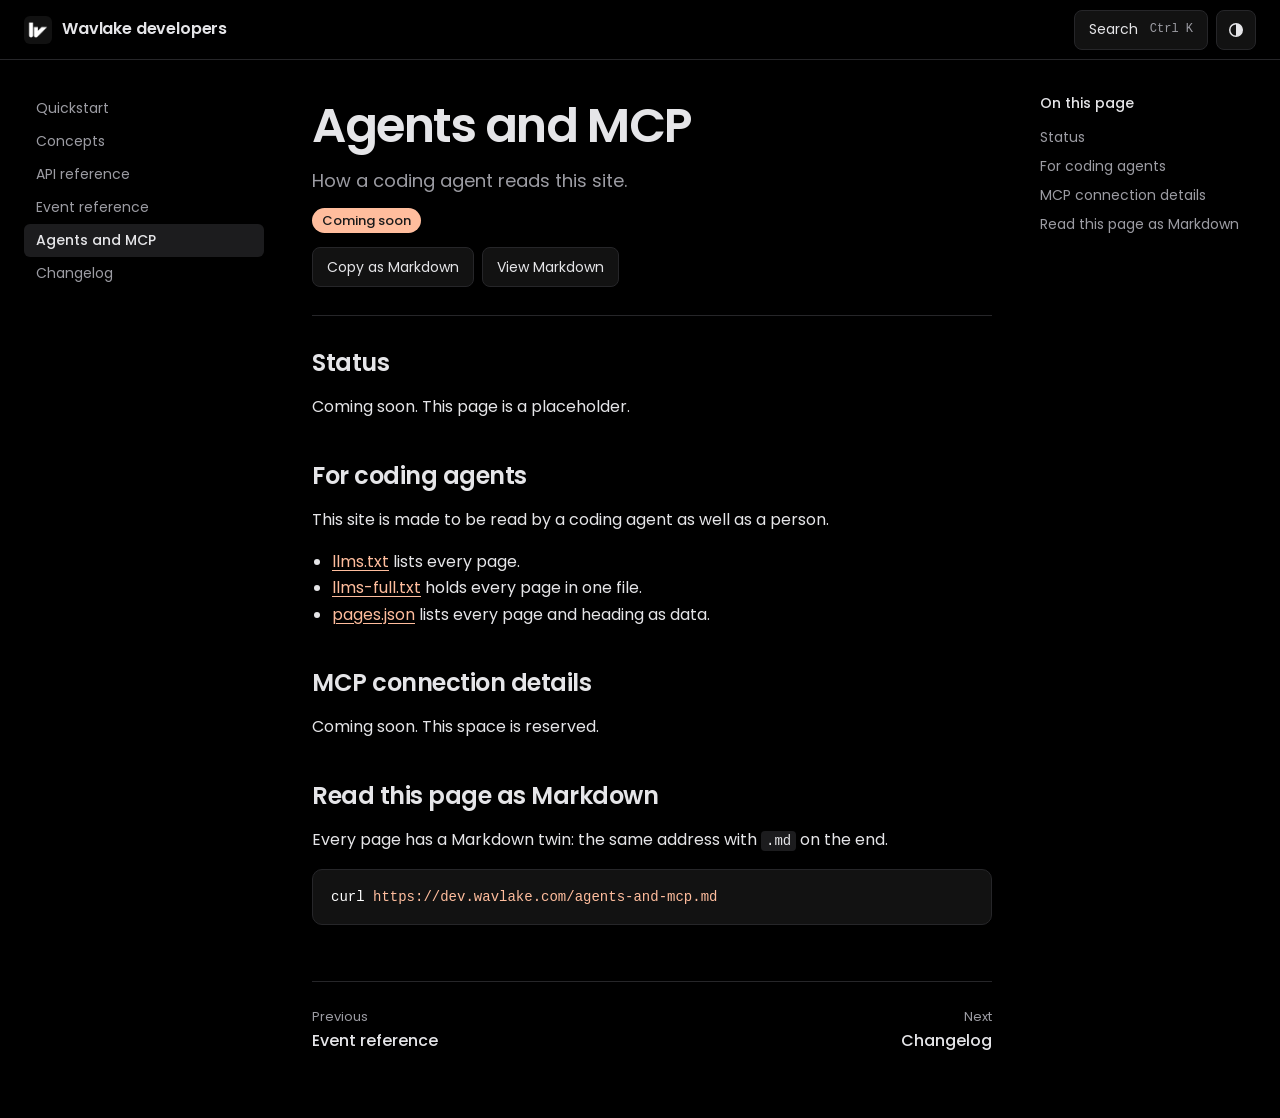
==== agents-and-mcp/index.html @ 10109e9d "Publish the developer site shell, with the old API docs at /legacy/ Built from the monorepo at dd8a4" ====
<!DOCTYPE html><html lang="en"><head><meta charset="utf-8"><meta name="viewport" content="width=device-width, initial-scale=1"><title>Agents and MCP | Wavlake developers</title><meta name="description" content="How a coding agent reads this site."><link rel="canonical" href="https://dev.wavlake.com/agents-and-mcp/"><link rel="alternate" type="text/markdown" href="/agents-and-mcp.md"><link rel="llms-txt" href="/llms.txt"><link rel="icon" href="/favicon.ico" sizes="any"><link rel="apple-touch-icon" href="/apple-touch-icon.png"><meta name="theme-color" content="#000000"><script>
      document.documentElement.classList.add('js');
      try {
        if (localStorage.getItem('wavlake-dev-theme') === 'light') {
          document.documentElement.dataset.theme = 'light';
        }
      } catch {
        /* No storage: stay on the default theme. */
      }
    </script><link rel="stylesheet" href="/_astro/Base.DoT3iGsQ.css"></head><body><a class="skip" href="#content">Skip to content</a><header class="top"><a class="brand" href="/"><img src="/wavlake-icon-128.png" alt="Wavlake" width="28" height="28"><span>Wavlake developers</span></a><div class="top-tools"><button class="search-button" type="button" popovertarget="search-panel"><span>Search</span><kbd class="js-only" data-other-hint="Ctrl K">⌘K</kbd></button><button class="theme-button js-only" type="button" aria-label="Switch to light theme" data-theme-toggle data-to-light="Switch to light theme" data-to-dark="Switch to dark theme"><svg viewBox="0 0 16 16" aria-hidden="true" focusable="false"><circle cx="8" cy="8" r="6.25" fill="none" stroke="currentColor" stroke-width="1.5"></circle><path d="M8 1.75a6.25 6.25 0 0 1 0 12.5z" fill="currentColor"></path></svg></button></div><div id="search-panel" class="search" popover role="dialog" aria-label="Search this site"><input class="search-input js-only" type="search" placeholder="Find a page" aria-label="Search this site" autocomplete="off" data-search-input><ul class="search-list"><li data-search-item="build on wavlake docs for an open protocol and signed requests, written for people and the coding agents they work with."><a href="/"><span class="search-title">Build on Wavlake</span><span class="search-summary">Docs for an open protocol and signed requests, written for people and the coding agents they work with.</span></a></li><li data-search-item="quickstart where a new developer starts."><a href="/quickstart/"><span class="search-title">Quickstart</span><span class="search-summary">Where a new developer starts.</span></a></li><li data-search-item="concepts the ideas behind the open protocol and signed requests."><a href="/concepts/"><span class="search-title">Concepts</span><span class="search-summary">The ideas behind the open protocol and signed requests.</span></a></li><li data-search-item="api reference the rest api, call by call."><a href="/api-reference/"><span class="search-title">API reference</span><span class="search-summary">The REST API, call by call.</span></a></li><li data-search-item="event reference events on the open protocol."><a href="/event-reference/"><span class="search-title">Event reference</span><span class="search-summary">Events on the open protocol.</span></a></li><li data-search-item="agents and mcp how a coding agent reads this site."><a href="/agents-and-mcp/"><span class="search-title">Agents and MCP</span><span class="search-summary">How a coding agent reads this site.</span></a></li><li data-search-item="changelog what changed on this site."><a href="/changelog/"><span class="search-title">Changelog</span><span class="search-summary">What changed on this site.</span></a></li></ul><p class="search-empty" hidden data-search-empty>No page matches that.</p></div></header><div class="frame"><div class="frame-side"><nav aria-label="Sections"><ul class="side"><li><a href="/quickstart/">Quickstart</a></li><li><a href="/concepts/">Concepts</a></li><li><a href="/api-reference/">API reference</a></li><li><a href="/event-reference/">Event reference</a></li><li><a href="/agents-and-mcp/" aria-current="page">Agents and MCP</a></li><li><a href="/changelog/">Changelog</a></li></ul></nav></div><main id="content" class="frame-main"><details class="fold"><summary>Menu</summary><nav aria-label="Sections"><ul class="side"><li><a href="/quickstart/">Quickstart</a></li><li><a href="/concepts/">Concepts</a></li><li><a href="/api-reference/">API reference</a></li><li><a href="/event-reference/">Event reference</a></li><li><a href="/agents-and-mcp/" aria-current="page">Agents and MCP</a></li><li><a href="/changelog/">Changelog</a></li></ul></nav></details><header class="article-head"><h1>Agents and MCP</h1><p class="article-summary">How a coding agent reads this site.</p><p class="pill">Coming soon</p><div class="actions"><button class="action js-only" type="button" data-markdown="/agents-and-mcp.md" data-copied="Copied" data-failed="Could not copy. Open the Markdown page instead.">Copy as Markdown</button><a class="action" href="/agents-and-mcp.md">View Markdown</a><span class="action-status" role="status" data-copy-status></span></div></header><details class="fold"><summary>On this page</summary><nav aria-label="On this page"><ul class="contents"><li class="depth-2"><a href="#status">Status</a></li><li class="depth-2"><a href="#for-coding-agents">For coding agents</a></li><li class="depth-2"><a href="#mcp-connection-details">MCP connection details</a></li><li class="depth-2"><a href="#read-this-page-as-markdown">Read this page as Markdown</a></li></ul></nav></details><article class="prose"><h2 id="status"><a href="#status">Status</a></h2>
<p>Coming soon. This page is a placeholder.</p>
<h2 id="for-coding-agents"><a href="#for-coding-agents">For coding agents</a></h2>
<p>This site is made to be read by a coding agent as well as a person.</p>
<ul>
<li><a href="/llms.txt">llms.txt</a> lists every page.</li>
<li><a href="/llms-full.txt">llms-full.txt</a> holds every page in one file.</li>
<li><a href="/pages.json">pages.json</a> lists every page and heading as data.</li>
</ul>
<h2 id="mcp-connection-details"><a href="#mcp-connection-details">MCP connection details</a></h2>
<p>Coming soon. This space is reserved.</p>
<h2 id="read-this-page-as-markdown"><a href="#read-this-page-as-markdown">Read this page as Markdown</a></h2>
<p>Every page has a Markdown twin: the same address with <code>.md</code> on the end.</p>
<pre class="astro-code astro-code-themes wavlake-dark wavlake-light" style="--shiki-dark:#e5e5e8;--shiki-light:#171717;--shiki-dark-bg:#1e1e1e;--shiki-light-bg:#fffffe; overflow-x: auto;" tabindex="0" data-language="sh"><code><span class="line"><span style="--shiki-dark:#FFFFFF;--shiki-light:#171717">curl</span><span style="--shiki-dark:#FFBD9D;--shiki-light:#8A3D12"> https://dev.wavlake.com/agents-and-mcp.md</span></span></code></pre></article><nav class="pager" aria-label="Previous and next page"><a class="pager-previous" href="/event-reference/" rel="prev"><span>Previous</span>Event reference</a><a class="pager-next" href="/changelog/" rel="next"><span>Next</span>Changelog</a></nav></main><div class="frame-contents"><nav aria-label="On this page"><p class="contents-label">On this page</p><ul class="contents"><li class="depth-2"><a href="#status">Status</a></li><li class="depth-2"><a href="#for-coding-agents">For coding agents</a></li><li class="depth-2"><a href="#mcp-connection-details">MCP connection details</a></li><li class="depth-2"><a href="#read-this-page-as-markdown">Read this page as Markdown</a></li></ul></nav></div></div><script type="module">var e=document.documentElement;function t(){let t=document.querySelector(`[data-theme-toggle]`);if(!t)return;let n=()=>{let n=e.dataset.theme===`light`;t.setAttribute(`aria-label`,(n?t.dataset.toDark:t.dataset.toLight)??``)};n(),t.addEventListener(`click`,()=>{let t=e.dataset.theme===`light`?`dark`:`light`;t===`light`?e.dataset.theme=`light`:delete e.dataset.theme;try{localStorage.setItem(`wavlake-dev-theme`,t)}catch{}n()})}function n(){let e=document.querySelector(`#search-panel`),t=e?.querySelector(`[data-search-input]`),n=e?.querySelector(`[data-search-empty]`);if(!e||!t||!n)return;let r=[...e.querySelectorAll(`[data-search-item]`)],i=document.querySelector(`[data-other-hint]`);i&&!/mac|iphone|ipad/i.test(navigator.userAgent)&&(i.textContent=i.dataset.otherHint??``),document.addEventListener(`keydown`,t=>{(t.metaKey||t.ctrlKey)&&t.key.toLowerCase()===`k`&&(t.preventDefault(),e.togglePopover())}),e.addEventListener(`toggle`,e=>{e.newState===`open`&&t.focus()}),t.addEventListener(`input`,()=>{let e=t.value.trim().toLowerCase(),i=0;for(let t of r){let n=(t.dataset.searchItem??``).includes(e);t.hidden=!n,n&&(i+=1)}n.hidden=i>0}),t.addEventListener(`keydown`,e=>{e.key===`Enter`&&(e.preventDefault(),r.find(e=>!e.hidden)?.querySelector(`a`)?.click())})}async function r(e){let t=fetch(e).then(e=>{if(!e.ok)throw Error(String(e.status));return e.text()});if(typeof ClipboardItem==`function`&&navigator.clipboard?.write){let e=t.then(e=>new Blob([e],{type:`text/plain`}));await navigator.clipboard.write([new ClipboardItem({"text/plain":e})])}else await navigator.clipboard.writeText(await t)}function i(){for(let e of document.querySelectorAll(`[data-markdown]`)){let t=e.parentElement?.querySelector(`[data-copy-status]`);e.addEventListener(`click`,()=>{r(e.dataset.markdown??``).then(()=>{t&&(t.textContent=e.dataset.copied??``)},()=>{t&&(t.textContent=e.dataset.failed??``)})})}}t(),n(),i();</script></body></html>
---- _astro/Base.DoT3iGsQ.css ----
@font-face{font-family:Poppins;font-style:normal;font-display:swap;font-weight:400;src:url(/_astro/poppins-latin-400-normal.cpxAROuN.woff2)format("woff2"),url(/_astro/poppins-latin-400-normal.BOb3E3N0.woff)format("woff")}@font-face{font-family:Poppins;font-style:normal;font-display:swap;font-weight:500;src:url(/_astro/poppins-latin-500-normal.C8OXljZJ.woff2)format("woff2"),url(/_astro/poppins-latin-500-normal.DGXqpDMm.woff)format("woff")}@font-face{font-family:Poppins;font-style:normal;font-display:swap;font-weight:600;src:url(/_astro/poppins-latin-600-normal.zEkxB9Mr.woff2)format("woff2"),url(/_astro/poppins-latin-600-normal.BJdTmd5m.woff)format("woff")}:root{color-scheme:dark;--page:#000;--surface:#121212;--raised:#1c1c1e;--line:#262629;--text:#e5e5e8;--muted:#9c9ca3;--link:#ffbd9d;--focus:#ffbd9d;--peach:#ffbd9d;--on-peach:#1a1a1a;--code-surface:#121212;--code-text:#e5e5e8;--code-comment:#9c9ca3;--code-string:#ffbd9d;--code-word:#fff}:root[data-theme=light]{color-scheme:light;--page:#f6f6f6;--surface:#fff;--raised:#f0f0f0;--line:#e6e6e6;--text:#171717;--muted:#626262;--link:#171717;--focus:#171717;--code-surface:#fff;--code-text:#171717;--code-comment:#626262;--code-string:#8a3d12;--code-word:#171717}*,:before,:after{box-sizing:border-box}html{-webkit-text-size-adjust:100%;scroll-padding-top:5rem;font-size:100%}body{background:var(--page);min-height:100vh;color:var(--text);margin:0;font-family:Poppins,ui-sans-serif,system-ui,sans-serif;font-size:1rem;line-height:1.65}h1,h2,h3,p,ul,figure{margin:0}ul{padding:0;list-style:none}a{color:var(--link);text-underline-offset:.2em}code,kbd,pre{font-family:ui-monospace,SF Mono,Menlo,Consolas,monospace}:focus-visible{outline:2px solid var(--focus);outline-offset:2px;border-radius:2px}html:not(.js) .js-only{display:none}.skip{z-index:30;background:var(--peach);color:var(--on-peach);padding:.5rem .75rem;position:absolute;top:-4rem;left:1rem}.skip:focus{top:.5rem}.top{z-index:20;background:var(--page);border-bottom:1px solid var(--line);justify-content:space-between;align-items:center;gap:1rem;height:3.75rem;padding:0 1.5rem;display:flex;position:sticky;top:0}.brand{min-width:0;color:var(--text);letter-spacing:-.01em;white-space:nowrap;align-items:center;gap:.625rem;font-weight:600;text-decoration:none;display:inline-flex}.brand img{border-radius:6px}.top-tools{align-items:center;gap:.5rem;display:flex}.search-button,.theme-button,.action{border:1px solid var(--line);background:var(--surface);min-height:2.5rem;color:var(--text);font:inherit;cursor:pointer;border-radius:8px;justify-content:center;align-items:center;gap:.75rem;padding:0 .875rem;font-size:.875rem;text-decoration:none;display:inline-flex}.search-button:hover,.theme-button:hover,.action:hover{background:var(--raised)}.search-button kbd{color:var(--muted);font-size:.75rem}.theme-button{width:2.5rem;padding:0}.theme-button svg{width:1rem;height:1rem}.search{border:1px solid var(--line);background:var(--surface);width:min(36rem,100vw - 2rem);max-height:70vh;color:var(--text);border-radius:12px;margin:0;padding:0;position:fixed;inset:12vh auto auto 50%;overflow:auto;transform:translate(-50%)}.search::backdrop{background:#0009}.search-input{border:0;border-bottom:1px solid var(--line);background:var(--surface);width:100%;color:var(--text);font:inherit;padding:.875rem 1rem;position:sticky;top:0}.search-input::placeholder{color:var(--muted)}.search-list a{color:var(--text);padding:.625rem 1rem;text-decoration:none;display:block}.search-list a:hover,.search-list a:focus-visible{background:var(--raised)}.search-title{font-weight:500;display:block}.search-summary,.search-empty{color:var(--muted);font-size:.875rem;display:block}.search-empty{padding:.75rem 1rem}.pill{background:var(--peach);color:var(--on-peach);border-radius:999px;padding:.125rem .625rem;font-size:.8125rem;font-weight:500;display:inline-block}.landing{max-width:76rem;margin:0 auto;padding:clamp(2.5rem,7vw,5.5rem) 1.5rem 4rem}.hero{justify-items:start;gap:1.25rem;display:grid}.hero h1{letter-spacing:-.04em;font-size:clamp(2.5rem,9.5vw,6.5rem);font-weight:600;line-height:1}.lede{max-width:38rem;color:var(--muted);font-size:clamp(1.0625rem,2vw,1.25rem);line-height:1.5}.index{grid-template-columns:minmax(0,3fr) minmax(0,2fr);gap:clamp(2.5rem,6vw,5rem);margin-top:clamp(3rem,7vw,5rem);display:grid}.index h2{letter-spacing:-.01em;margin-bottom:.75rem;font-size:1.25rem;font-weight:600}.tracks li{border-top:1px solid var(--line)}.tracks a{color:var(--text);grid-template-columns:minmax(0,1fr) auto;align-items:center;column-gap:1.25rem;padding:.875rem 0;text-decoration:none;display:grid}.tracks a:hover .track-title{text-underline-offset:.2em;text-decoration:underline}.track-title{font-weight:500}.track-status,.track-summary{color:var(--muted);font-size:.875rem}.track-summary{grid-column:1/-1}.files li{border-top:1px solid var(--line);gap:.125rem;padding:.875rem 0;display:grid}.files span{color:var(--muted);font-size:.875rem}.frame{grid-template-columns:15rem minmax(0,1fr) 13.5rem;gap:3rem;max-width:90rem;margin:0 auto;padding:0 1.5rem;display:grid}.frame-side,.frame-contents{align-self:start;max-height:calc(100vh - 3.75rem);padding:2rem 0;font-size:.875rem;position:sticky;top:3.75rem;overflow-y:auto}.frame-main{min-width:0;max-width:44rem;padding:2.5rem 0 4rem}.side a{color:var(--muted);border-radius:6px;padding:.3125rem .75rem;text-decoration:none;display:block}.side a:hover{color:var(--text)}.side a[aria-current=page]{background:var(--raised);color:var(--text);font-weight:500}.side ul{border-left:1px solid var(--line);margin-left:.75rem}.contents-label{color:var(--text);margin-bottom:.5rem;font-weight:500}.contents a{color:var(--muted);padding:.1875rem 0;text-decoration:none;display:block}.contents a:hover{color:var(--text)}.contents .depth-3{padding-left:.75rem}.fold{border:1px solid var(--line);background:var(--surface);border-radius:8px;margin-bottom:1.25rem;font-size:.875rem;display:none}.fold summary{cursor:pointer;min-height:2.75rem;padding:.625rem .875rem;font-weight:500}.fold nav{padding:0 .875rem .75rem}.article-head{border-bottom:1px solid var(--line);justify-items:start;gap:.875rem;margin-bottom:2rem;padding-bottom:1.75rem;display:grid}.article-head h1{letter-spacing:-.03em;font-size:clamp(2.125rem,6vw,3rem);font-weight:600;line-height:1.1}.article-summary{color:var(--muted);font-size:1.125rem;line-height:1.5}.article-origin{color:var(--muted);font-size:.875rem}.actions{flex-wrap:wrap;align-items:center;gap:.5rem;display:flex}.action-status{color:var(--muted);font-size:.875rem}.prose{overflow-wrap:anywhere}.prose>*+*{margin-top:1rem}.prose h2{letter-spacing:-.02em;margin-top:2.5rem;font-size:1.5rem;font-weight:600;line-height:1.25}.prose h3{margin-top:2rem;font-size:1.125rem;font-weight:600;line-height:1.35}.prose h2 a,.prose h3 a{color:inherit;text-decoration:none}.prose h2 a:hover,.prose h3 a:hover{text-decoration:underline}.prose>:first-child{margin-top:0}.prose ul{padding-left:1.25rem;list-style:outside}.prose :not(pre)>code{background:var(--raised);border-radius:4px;padding:.125rem .3125rem;font-size:.875em}.prose pre{border:1px solid var(--line);background:var(--code-surface);overflow-wrap:normal;border-radius:10px;padding:1rem 1.125rem;font-size:.875rem;line-height:1.6;overflow-x:auto}.prose pre,.prose pre span{color:var(--shiki-dark)}:root[data-theme=light] .prose pre,:root[data-theme=light] .prose pre span{color:var(--shiki-light)}.prose table{border-collapse:collapse;width:100%;font-size:.875rem;display:block;overflow-x:auto}.prose th,.prose td{overflow-wrap:normal;border:1px solid var(--line);text-align:left;vertical-align:top;padding:.5rem .75rem}.pager{border-top:1px solid var(--line);justify-content:space-between;gap:1rem;margin-top:3.5rem;padding-top:1.5rem;display:flex}.pager a{color:var(--text);font-weight:500;text-decoration:none;display:grid}.pager a:hover{text-underline-offset:.2em;text-decoration:underline}.pager span{color:var(--muted);font-size:.8125rem;font-weight:400}.pager-next{text-align:right;margin-left:auto}@media (width<=75rem){.frame{grid-template-columns:14rem minmax(0,1fr)}.frame-contents{display:none}.frame-main>.fold:not(:first-child){display:block}}@media (width<=56rem){.frame{grid-template-columns:minmax(0,1fr);padding:0 1rem}.frame-side{display:none}.frame-main{max-width:none;padding-top:1.25rem}.frame-main>.fold{display:block}.top{padding:0 1rem}.landing{padding-left:1rem;padding-right:1rem}.index{grid-template-columns:minmax(0,1fr)}}@media (width<=30rem){.brand span{display:none}.search-button{padding:0 .75rem}}
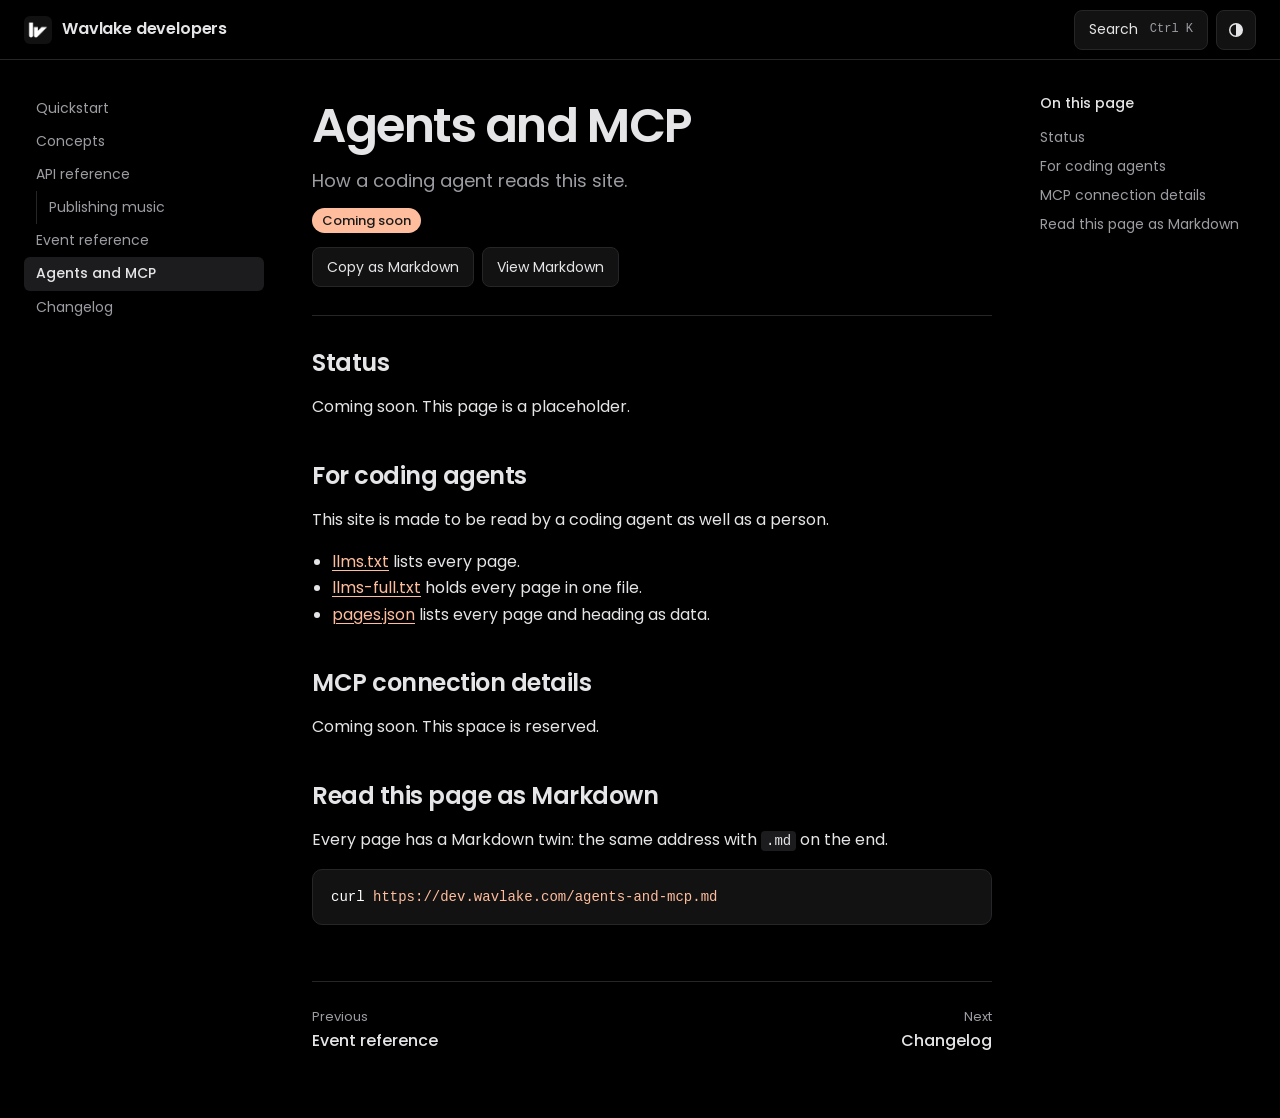
==== commit e5066630: "Publish dev site from monorepo main 0731a1b40 (#5424)" ====
--- a/agents-and-mcp/index.html
+++ b/agents-and-mcp/index.html
@@ -7,7 +7,7 @@
       } catch {
         /* No storage: stay on the default theme. */
       }
-    </script><link rel="stylesheet" href="/_astro/Base.DoT3iGsQ.css"></head><body><a class="skip" href="#content">Skip to content</a><header class="top"><a class="brand" href="/"><img src="/wavlake-icon-128.png" alt="Wavlake" width="28" height="28"><span>Wavlake developers</span></a><div class="top-tools"><button class="search-button" type="button" popovertarget="search-panel"><span>Search</span><kbd class="js-only" data-other-hint="Ctrl K">⌘K</kbd></button><button class="theme-button js-only" type="button" aria-label="Switch to light theme" data-theme-toggle data-to-light="Switch to light theme" data-to-dark="Switch to dark theme"><svg viewBox="0 0 16 16" aria-hidden="true" focusable="false"><circle cx="8" cy="8" r="6.25" fill="none" stroke="currentColor" stroke-width="1.5"></circle><path d="M8 1.75a6.25 6.25 0 0 1 0 12.5z" fill="currentColor"></path></svg></button></div><div id="search-panel" class="search" popover role="dialog" aria-label="Search this site"><input class="search-input js-only" type="search" placeholder="Find a page" aria-label="Search this site" autocomplete="off" data-search-input><ul class="search-list"><li data-search-item="build on wavlake docs for an open protocol and signed requests, written for people and the coding agents they work with."><a href="/"><span class="search-title">Build on Wavlake</span><span class="search-summary">Docs for an open protocol and signed requests, written for people and the coding agents they work with.</span></a></li><li data-search-item="quickstart where a new developer starts."><a href="/quickstart/"><span class="search-title">Quickstart</span><span class="search-summary">Where a new developer starts.</span></a></li><li data-search-item="concepts the ideas behind the open protocol and signed requests."><a href="/concepts/"><span class="search-title">Concepts</span><span class="search-summary">The ideas behind the open protocol and signed requests.</span></a></li><li data-search-item="api reference the rest api, call by call."><a href="/api-reference/"><span class="search-title">API reference</span><span class="search-summary">The REST API, call by call.</span></a></li><li data-search-item="event reference events on the open protocol."><a href="/event-reference/"><span class="search-title">Event reference</span><span class="search-summary">Events on the open protocol.</span></a></li><li data-search-item="agents and mcp how a coding agent reads this site."><a href="/agents-and-mcp/"><span class="search-title">Agents and MCP</span><span class="search-summary">How a coding agent reads this site.</span></a></li><li data-search-item="changelog what changed on this site."><a href="/changelog/"><span class="search-title">Changelog</span><span class="search-summary">What changed on this site.</span></a></li></ul><p class="search-empty" hidden data-search-empty>No page matches that.</p></div></header><div class="frame"><div class="frame-side"><nav aria-label="Sections"><ul class="side"><li><a href="/quickstart/">Quickstart</a></li><li><a href="/concepts/">Concepts</a></li><li><a href="/api-reference/">API reference</a></li><li><a href="/event-reference/">Event reference</a></li><li><a href="/agents-and-mcp/" aria-current="page">Agents and MCP</a></li><li><a href="/changelog/">Changelog</a></li></ul></nav></div><main id="content" class="frame-main"><details class="fold"><summary>Menu</summary><nav aria-label="Sections"><ul class="side"><li><a href="/quickstart/">Quickstart</a></li><li><a href="/concepts/">Concepts</a></li><li><a href="/api-reference/">API reference</a></li><li><a href="/event-reference/">Event reference</a></li><li><a href="/agents-and-mcp/" aria-current="page">Agents and MCP</a></li><li><a href="/changelog/">Changelog</a></li></ul></nav></details><header class="article-head"><h1>Agents and MCP</h1><p class="article-summary">How a coding agent reads this site.</p><p class="pill">Coming soon</p><div class="actions"><button class="action js-only" type="button" data-markdown="/agents-and-mcp.md" data-copied="Copied" data-failed="Could not copy. Open the Markdown page instead.">Copy as Markdown</button><a class="action" href="/agents-and-mcp.md">View Markdown</a><span class="action-status" role="status" data-copy-status></span></div></header><details class="fold"><summary>On this page</summary><nav aria-label="On this page"><ul class="contents"><li class="depth-2"><a href="#status">Status</a></li><li class="depth-2"><a href="#for-coding-agents">For coding agents</a></li><li class="depth-2"><a href="#mcp-connection-details">MCP connection details</a></li><li class="depth-2"><a href="#read-this-page-as-markdown">Read this page as Markdown</a></li></ul></nav></details><article class="prose"><h2 id="status"><a href="#status">Status</a></h2>
+    </script><link rel="stylesheet" href="/_astro/Base.DoT3iGsQ.css"></head><body><a class="skip" href="#content">Skip to content</a><header class="top"><a class="brand" href="/"><img src="/wavlake-icon-128.png" alt="Wavlake" width="28" height="28"><span>Wavlake developers</span></a><div class="top-tools"><button class="search-button" type="button" popovertarget="search-panel"><span>Search</span><kbd class="js-only" data-other-hint="Ctrl K">⌘K</kbd></button><button class="theme-button js-only" type="button" aria-label="Switch to light theme" data-theme-toggle data-to-light="Switch to light theme" data-to-dark="Switch to dark theme"><svg viewBox="0 0 16 16" aria-hidden="true" focusable="false"><circle cx="8" cy="8" r="6.25" fill="none" stroke="currentColor" stroke-width="1.5"></circle><path d="M8 1.75a6.25 6.25 0 0 1 0 12.5z" fill="currentColor"></path></svg></button></div><div id="search-panel" class="search" popover role="dialog" aria-label="Search this site"><input class="search-input js-only" type="search" placeholder="Find a page" aria-label="Search this site" autocomplete="off" data-search-input><ul class="search-list"><li data-search-item="build on wavlake docs for an open protocol and signed requests, written for people and the coding agents they work with."><a href="/"><span class="search-title">Build on Wavlake</span><span class="search-summary">Docs for an open protocol and signed requests, written for people and the coding agents they work with.</span></a></li><li data-search-item="quickstart where a new developer starts."><a href="/quickstart/"><span class="search-title">Quickstart</span><span class="search-summary">Where a new developer starts.</span></a></li><li data-search-item="concepts the ideas behind the open protocol and signed requests."><a href="/concepts/"><span class="search-title">Concepts</span><span class="search-summary">The ideas behind the open protocol and signed requests.</span></a></li><li data-search-item="api reference the rest api, call by call."><a href="/api-reference/"><span class="search-title">API reference</span><span class="search-summary">The REST API, call by call.</span></a></li><li data-search-item="publishing music how an app publishes a track or a release that wavlake hosts, with one signed call."><a href="/guides/publishing-music/"><span class="search-title">Publishing music</span><span class="search-summary">How an app publishes a track or a release that Wavlake hosts, with one signed call.</span></a></li><li data-search-item="event reference events on the open protocol."><a href="/event-reference/"><span class="search-title">Event reference</span><span class="search-summary">Events on the open protocol.</span></a></li><li data-search-item="agents and mcp how a coding agent reads this site."><a href="/agents-and-mcp/"><span class="search-title">Agents and MCP</span><span class="search-summary">How a coding agent reads this site.</span></a></li><li data-search-item="changelog what changed on this site."><a href="/changelog/"><span class="search-title">Changelog</span><span class="search-summary">What changed on this site.</span></a></li></ul><p class="search-empty" hidden data-search-empty>No page matches that.</p></div></header><div class="frame"><div class="frame-side"><nav aria-label="Sections"><ul class="side"><li><a href="/quickstart/">Quickstart</a></li><li><a href="/concepts/">Concepts</a></li><li><a href="/api-reference/">API reference</a><ul><li><a href="/guides/publishing-music/">Publishing music</a></li></ul></li><li><a href="/event-reference/">Event reference</a></li><li><a href="/agents-and-mcp/" aria-current="page">Agents and MCP</a></li><li><a href="/changelog/">Changelog</a></li></ul></nav></div><main id="content" class="frame-main"><details class="fold"><summary>Menu</summary><nav aria-label="Sections"><ul class="side"><li><a href="/quickstart/">Quickstart</a></li><li><a href="/concepts/">Concepts</a></li><li><a href="/api-reference/">API reference</a><ul><li><a href="/guides/publishing-music/">Publishing music</a></li></ul></li><li><a href="/event-reference/">Event reference</a></li><li><a href="/agents-and-mcp/" aria-current="page">Agents and MCP</a></li><li><a href="/changelog/">Changelog</a></li></ul></nav></details><header class="article-head"><h1>Agents and MCP</h1><p class="article-summary">How a coding agent reads this site.</p><p class="pill">Coming soon</p><div class="actions"><button class="action js-only" type="button" data-markdown="/agents-and-mcp.md" data-copied="Copied" data-failed="Could not copy. Open the Markdown page instead.">Copy as Markdown</button><a class="action" href="/agents-and-mcp.md">View Markdown</a><span class="action-status" role="status" data-copy-status></span></div></header><details class="fold"><summary>On this page</summary><nav aria-label="On this page"><ul class="contents"><li class="depth-2"><a href="#status">Status</a></li><li class="depth-2"><a href="#for-coding-agents">For coding agents</a></li><li class="depth-2"><a href="#mcp-connection-details">MCP connection details</a></li><li class="depth-2"><a href="#read-this-page-as-markdown">Read this page as Markdown</a></li></ul></nav></details><article class="prose"><h2 id="status"><a href="#status">Status</a></h2>
 <p>Coming soon. This page is a placeholder.</p>
 <h2 id="for-coding-agents"><a href="#for-coding-agents">For coding agents</a></h2>
 <p>This site is made to be read by a coding agent as well as a person.</p>
